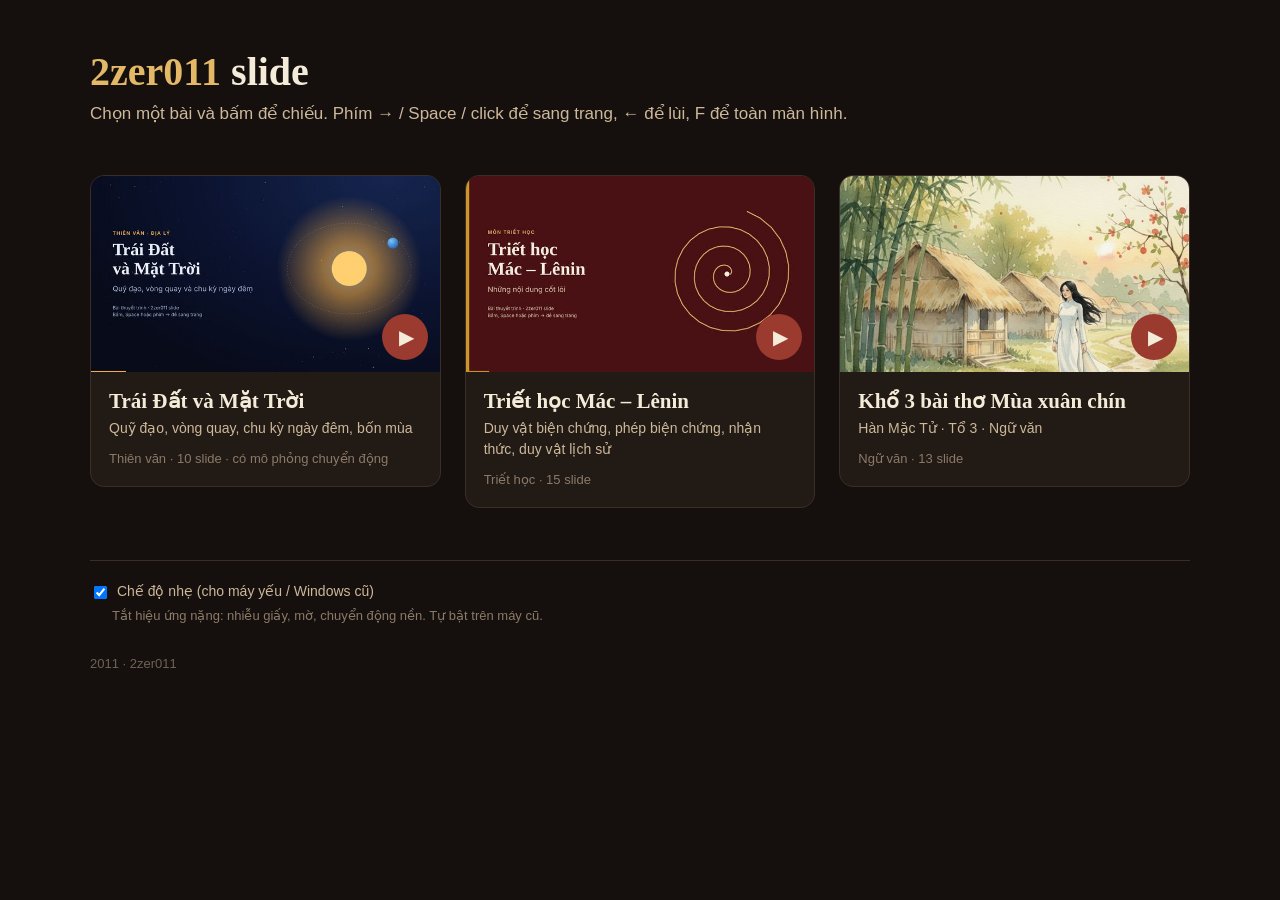
==== index.html @ f416e064 "Upload presentation project" ====
<!doctype html>
<html lang="vi">
<head>
<meta charset="utf-8">
<meta http-equiv="X-UA-Compatible" content="IE=edge">
<meta name="viewport" content="width=device-width,initial-scale=1">
<title>2zer011 slide</title>
<link rel="icon" href="data:image/svg+xml,%3Csvg xmlns='http://www.w3.org/2000/svg' viewBox='0 0 64 64'%3E%3Crect width='64' height='64' rx='12' fill='%239B3A2E'/%3E%3Cpath d='M24 18l22 14-22 14z' fill='%23F4EBD9'/%3E%3C/svg%3E">
<style>
/* ES5/CSS2-3 an toàn: không dùng CSS variables, grid, gap, inset -> chạy được trên trình duyệt cũ (Win 7) */
*{-webkit-box-sizing:border-box;-moz-box-sizing:border-box;box-sizing:border-box}
html,body{margin:0;padding:0;height:100%}
body{background:#15100d;color:#F4EBD9;font-family:"Segoe UI",Tahoma,Arial,sans-serif;line-height:1.5}
a{color:inherit}
#home{min-height:100%;padding:48px 24px 64px}
.wrap{max-width:1100px;margin:0 auto}
header h1{margin:0 0 6px;font:700 40px "Times New Roman",Times,serif;color:#F4EBD9}
header p{margin:0 0 36px;color:#CDB89A;font-size:17px}
header b{color:#E3B866}
#warn{display:none;background:#9B3A2E;color:#fff;padding:12px 18px;border-radius:8px;margin-bottom:24px;font-size:15px}
#list{margin:0 -12px;font-size:0}
.card{display:inline-block;vertical-align:top;width:33.3333%;min-width:280px;padding:12px;font-size:16px;text-align:left}
@media (max-width:900px){.card{width:50%}}
@media (max-width:620px){.card{width:100%}}
.card button{display:block;width:100%;padding:0;margin:0;border:1px solid #3a2e26;border-radius:14px;background:#221a15;color:inherit;font:inherit;text-align:left;cursor:pointer;overflow:hidden;-webkit-transition:border-color .2s,-webkit-transform .2s;transition:border-color .2s,transform .2s}
.card button:hover,.card button:focus{border-color:#E3B866;outline:0;-webkit-transform:translateY(-3px);transform:translateY(-3px)}
.thumb{position:relative;height:0;padding-bottom:56.25%;background:#2B2320 center/cover no-repeat}
.thumb i{position:absolute;right:12px;bottom:12px;width:46px;height:46px;border-radius:50%;background:#9B3A2E;color:#F4EBD9;font-style:normal;font-size:20px;line-height:46px;text-align:center;padding-left:3px}
.info{padding:16px 18px 18px}
.info h2{margin:0 0 4px;font:700 21px/1.25 "Times New Roman",Times,serif}
.info p{margin:0;color:#CDB89A;font-size:14px}
.info small{display:block;margin-top:10px;color:#8c7a68;font-size:13px}
.opt{margin-top:40px;padding-top:20px;border-top:1px solid #3a2e26;font-size:14px;color:#CDB89A}
.opt label{cursor:pointer}
.opt input{vertical-align:middle;margin-right:6px}
.opt span{display:block;color:#8c7a68;font-size:13px;margin:4px 0 0 22px}
footer{margin-top:28px;font-size:13px;color:#6E6157}

/* Player */
#player{display:none;position:fixed;left:0;top:0;right:0;bottom:0;background:#15100d;z-index:10}
#bar{position:absolute;left:0;top:0;right:0;height:42px;background:#0e0a08;border-bottom:1px solid #3a2e26;padding:6px 10px;white-space:nowrap;overflow:hidden}
#bar button{height:30px;margin-right:8px;padding:0 14px;border:1px solid #4a3c31;border-radius:6px;background:#221a15;color:#F4EBD9;font:14px "Segoe UI",Tahoma,Arial,sans-serif;cursor:pointer}
#bar button:hover{border-color:#E3B866}
#ptitle{display:inline-block;vertical-align:top;line-height:30px;color:#CDB89A;font-size:14px;margin-left:6px}
#frame{position:absolute;left:0;top:42px;right:0;bottom:0;width:100%;height:-webkit-calc(100% - 42px);height:calc(100% - 42px);border:0;background:#15100d}
#player.fs #bar{display:none}
#player.fs #frame{top:0;height:100%}
#loading{position:absolute;left:0;top:42px;right:0;bottom:0;text-align:center;padding-top:20%;color:#CDB89A;pointer-events:none}
#player.fs #loading{top:0}
</style>
</head>
<body>

<div id="home">
  <div class="wrap">
    <div id="warn">Trình duyệt này quá cũ nên có thể không chiếu mượt. Hãy dùng Chrome 109 (bản cuối cho Windows 7) hoặc Firefox ESR 115.</div>
    <header>
      <h1><b>2zer011</b> slide</h1>
      <p>Chọn một bài và bấm để chiếu. Phím → / Space / click để sang trang, ← để lùi, F để toàn màn hình.</p>
    </header>
    <div id="list"></div>
    <div class="opt">
      <label><input type="checkbox" id="lite"> Chế độ nhẹ (cho máy yếu / Windows cũ)</label>
      <span>Tắt hiệu ứng nặng: nhiễu giấy, mờ, chuyển động nền. Tự bật trên máy cũ.</span>
    </div>
    <footer>2011 · 2zer011</footer>
  </div>
</div>

<div id="player">
  <div id="bar">
    <button id="bBack" type="button">&#8592; Thư viện</button>
    <button id="bFull" type="button">Toàn màn hình</button>
    <button id="bLite" type="button">Chế độ nhẹ: tắt</button>
    <button id="bTab" type="button">Mở tab riêng</button>
    <span id="ptitle"></span>
  </div>
  <div id="loading">Đang tải bài…</div>
  <iframe id="frame" title="Bài thuyết trình" allowfullscreen webkitallowfullscreen mozallowfullscreen></iframe>
</div>

<script>
/* ===== DANH SÁCH BÀI =====
   Thêm bài mới: bỏ file .html vào thư mục decks/ rồi thêm 1 dòng vào đây. */
var DECKS = [
  {
    title: 'Trái Đất và Mặt Trời',
    sub: 'Quỹ đạo, vòng quay, chu kỳ ngày đêm, bốn mùa',
    meta: 'Thiên văn · 10 slide · có mô phỏng chuyển động',
    file: 'decks/trai-dat-mat-troi.html',
    thumb: 'thumbs/trai-dat-mat-troi.jpg'
  },
  {
    title: 'Triết học Mác – Lênin',
    sub: 'Duy vật biện chứng, phép biện chứng, nhận thức, duy vật lịch sử',
    meta: 'Triết học · 15 slide',
    file: 'decks/triet-hoc-mac-lenin.html',
    thumb: 'thumbs/triet-hoc-mac-lenin.jpg'
  },
  {
    title: 'Khổ 3 bài thơ Mùa xuân chín',
    sub: 'Hàn Mặc Tử · Tổ 3 · Ngữ văn',
    meta: 'Ngữ văn · 13 slide',
    file: 'decks/mua-xuan-chin-to3.html',
    thumb: 'thumbs/mua-xuan-chin-to3.jpg'
  }
];

/* ===== CODE (ES5, không dùng tính năng mới) ===== */
(function () {
  var d = document;
  function $(id) { return d.getElementById(id); }
  var list = $('list'), player = $('player'), frame = $('frame'), loading = $('loading');
  var liteBox = $('lite'), bLite = $('bLite'), bTab = $('bTab'), bFull = $('bFull'), bBack = $('bBack'), ptitle = $('ptitle');
  var lite = false, current = null;

  function store(k, v) { try { if (v === undefined) return localStorage.getItem(k); localStorage.setItem(k, v); } catch (e) {} return null; }

  // Cảnh báo trình duyệt quá cũ (thiếu transform)
  var st = d.documentElement.style;
  if (!('transform' in st || 'webkitTransform' in st || 'msTransform' in st || 'MozTransform' in st)) $('warn').style.display = 'block';

  // Tự bật chế độ nhẹ trên máy cũ / yếu nếu người dùng chưa chọn
  function looksWeak() {
    var ua = navigator.userAgent || '';
    if (/Windows NT (5|6\.0|6\.1)/.test(ua)) return true;            // XP/Vista/7
    if (navigator.hardwareConcurrency && navigator.hardwareConcurrency <= 2) return true;
    if (navigator.deviceMemory && navigator.deviceMemory <= 2) return true;
    return false;
  }
  var saved = store('lite');
  lite = saved === null ? looksWeak() : saved === '1';

  function renderLite() {
    liteBox.checked = lite;
    bLite.innerHTML = 'Chế độ nhẹ: ' + (lite ? 'bật' : 'tắt');
  }
  function setLite(v) { lite = v; store('lite', v ? '1' : '0'); renderLite(); if (current) applyLite(); }
  liteBox.onclick = function () { setLite(liteBox.checked); };
  bLite.onclick = function () { setLite(!lite); };
  renderLite();

  // CSS tắt hiệu ứng nặng, chèn vào bài đang chiếu (cùng origin)
  var LITE_CSS =
    '*{-webkit-filter:none!important;filter:none!important;mix-blend-mode:normal!important;-webkit-animation:none!important;animation:none!important;text-shadow:none!important}' +
    '#stage::after,#sun{display:none!important}' +
    '.slide,.s,.b{-webkit-transition-duration:.25s!important;transition-duration:.25s!important}' +
    '.s,.b{-webkit-transform:none!important;transform:none!important}';
  function applyLite() {
    try {
      var doc = frame.contentDocument; if (!doc) return;
      var el = doc.getElementById('__lite');
      if (lite && !el) {
        el = doc.createElement('style'); el.id = '__lite'; el.type = 'text/css';
        if (el.styleSheet) el.styleSheet.cssText = LITE_CSS; else el.appendChild(doc.createTextNode(LITE_CSS));
        (doc.head || doc.documentElement).appendChild(el);
      } else if (!lite && el) { el.parentNode.removeChild(el); }
    } catch (e) { /* khác origin (file://): bỏ qua */ }
  }

  // Thẻ bài
  function esc(s) { return String(s).replace(/&/g, '&amp;').replace(/</g, '&lt;').replace(/"/g, '&quot;'); }
  var html = '';
  for (var i = 0; i < DECKS.length; i++) {
    var k = DECKS[i];
    html += '<div class="card"><button type="button" data-i="' + i + '">' +
      '<div class="thumb" style="background-image:url(\'' + esc(k.thumb || '') + '\')"><i>&#9654;</i></div>' +
      '<div class="info"><h2>' + esc(k.title) + '</h2><p>' + esc(k.sub || '') + '</p><small>' + esc(k.meta || '') + '</small></div>' +
      '</button></div>';
  }
  list.innerHTML = html;
  list.onclick = function (e) {
    e = e || window.event;
    var t = e.target || e.srcElement;
    while (t && t !== list && !(t.getAttribute && t.getAttribute('data-i') !== null)) t = t.parentNode;
    if (t && t !== list) openDeck(DECKS[+t.getAttribute('data-i')], true);
  };

  // Toàn màn hình (có tiền tố cho trình duyệt cũ)
  function fsEl() { return d.fullscreenElement || d.webkitFullscreenElement || d.mozFullScreenElement || d.msFullscreenElement; }
  function enterFs() {
    var e = player;
    var f = e.requestFullscreen || e.webkitRequestFullscreen || e.mozRequestFullScreen || e.msRequestFullscreen;
    if (f) { try { var r = f.call(e); if (r && r['catch']) r['catch'](function () {}); } catch (x) {} }
  }
  function exitFs() {
    var f = d.exitFullscreen || d.webkitExitFullscreen || d.mozCancelFullScreen || d.msExitFullscreen;
    if (f && fsEl()) { try { f.call(d); } catch (x) {} }
  }
  function syncFs() {
    var on = !!fsEl();
    player.className = on ? 'fs' : '';
    bFull.innerHTML = on ? 'Thoát toàn màn hình' : 'Toàn màn hình';
    try { frame.contentWindow.focus(); } catch (e) {}
  }
  var evs = ['fullscreenchange', 'webkitfullscreenchange', 'mozfullscreenchange', 'MSFullscreenChange'];
  for (var j = 0; j < evs.length; j++) d.addEventListener(evs[j], syncFs, false);
  bFull.onclick = function () { fsEl() ? exitFs() : enterFs(); };

  // Mở / đóng bài
  function openDeck(deck, full) {
    current = deck;
    ptitle.innerHTML = esc(deck.title);
    loading.style.display = 'block';
    player.style.display = 'block';
    d.body.style.overflow = 'hidden';
    if (full) enterFs();                      // phải gọi ngay trong sự kiện click
    frame.onload = function () {
      loading.style.display = 'none';
      applyLite();
      try {                                   // bỏ qua màn "Bắt đầu" của bài, vào thẳng slide 1
        var b = frame.contentDocument.getElementById('bn');
        if (b) b.click();
      } catch (e) { /* file:// -> người dùng tự bấm nút Bắt đầu */ }
      try { frame.contentWindow.focus(); } catch (e) {}
    };
    frame.src = deck.file;
  }
  function closeDeck() {
    exitFs();
    frame.onload = null;
    frame.src = 'about:blank';
    player.style.display = 'none';
    player.className = '';
    d.body.style.overflow = '';
    current = null;
  }
  bBack.onclick = closeDeck;
  bTab.onclick = function () { if (current) { var f = current.file; closeDeck(); window.open(f, '_blank'); } };
  d.onkeydown = function (e) {
    e = e || window.event;
    if ((e.keyCode === 27) && current && !fsEl()) closeDeck();
  };

  // Mở thẳng một bài qua #tên-file (vd index.html#mua-xuan-chin-to3) để chia sẻ link
  var h = (location.hash || '').replace('#', '');
  if (h) for (var n = 0; n < DECKS.length; n++) if (DECKS[n].file.indexOf('/' + h + '.html') > -1) openDeck(DECKS[n], false);
})();
</script>
</body>
</html>
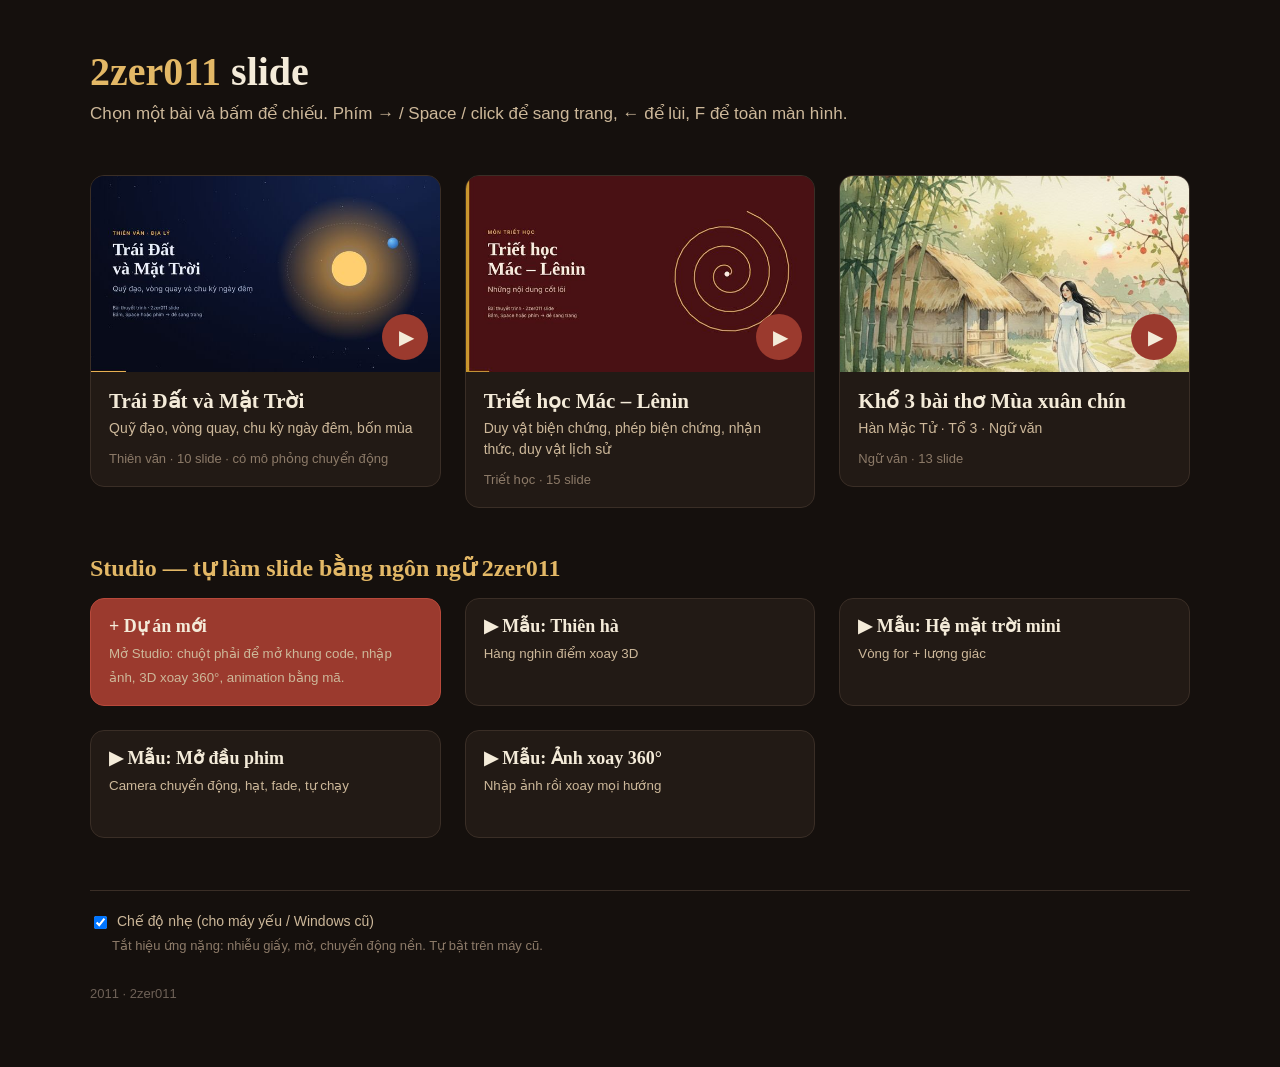
==== commit 3d5c93de: "Update project" ====
--- a/index.html
+++ b/index.html
@@ -47,6 +47,13 @@
 #player.fs #frame{top:0;height:100%}
 #loading{position:absolute;left:0;top:42px;right:0;bottom:0;text-align:center;padding-top:20%;color:#CDB89A;pointer-events:none}
 #player.fs #loading{top:0}
+.sh{margin:34px 0 4px;font:700 24px "Times New Roman",Times,serif;color:#E3B866}
+.sc a{display:block;text-decoration:none;border:1px solid #3a2e26;border-radius:14px;background:#221a15;padding:16px 18px;color:inherit;min-height:92px}
+.sc a:hover{border-color:#E3B866}
+.sc h3{margin:0 0 4px;font:700 18px "Times New Roman",Times,serif}
+.sc small{color:#CDB89A}
+.sc.new a{background:#9B3A2E;border-color:#b8493b}
+.sc .ed{display:inline-block;margin-top:6px;margin-right:12px;color:#E3B866;font-size:13px}
 </style>
 </head>
 <body>
@@ -59,6 +66,8 @@
       <p>Chọn một bài và bấm để chiếu. Phím → / Space / click để sang trang, ← để lùi, F để toàn màn hình.</p>
     </header>
     <div id="list"></div>
+    <h2 class="sh">Studio &mdash; tự làm slide bằng ngôn ngữ 2zer011</h2>
+    <div id="studio"></div>
     <div class="opt">
       <label><input type="checkbox" id="lite"> Chế độ nhẹ (cho máy yếu / Windows cũ)</label>
       <span>Tắt hiệu ứng nặng: nhiễu giấy, mờ, chuyển động nền. Tự bật trên máy cũ.</span>
@@ -176,6 +185,18 @@
     if (t && t !== list) openDeck(DECKS[+t.getAttribute('data-i')], true);
   };
 
+  // Studio: dự án của người dùng + mẫu
+  (function () {
+    var box = d.getElementById('studio'), h = '', db = null, k, ps = [], i, p;
+    try { db = JSON.parse(localStorage.getItem('zer.v1') || 'null'); } catch (e) { db = null; }
+    h += '<div class="card sc new"><a href="studio.html#edit=new"><h3>+ Dự án mới</h3><small>Mở Studio: chuột phải để mở khung code, nhập ảnh, 3D xoay 360&deg;, animation bằng mã.</small></a></div>';
+    if (db && db.projects) { for (k in db.projects) if (db.projects.hasOwnProperty(k)) ps.push(db.projects[k]); ps.sort(function (a, b) { return (b.updated || 0) - (a.updated || 0); }); }
+    for (i = 0; i < ps.length; i++) { p = ps[i]; h += '<div class="card sc"><a href="studio.html#play=' + encodeURIComponent(p.id) + '"><h3>&#9654; ' + esc(p.name) + '</h3><small>Dự án của bạn</small><br><span class="ed" onclick="location.href=\'studio.html#edit=' + encodeURIComponent(p.id) + '\';return false;">Sửa mã</span></a></div>'; }
+    var smp = [['galaxy', 'Thiên hà', 'Hàng nghìn điểm xoay 3D'], ['solar', 'Hệ mặt trời mini', 'Vòng for + lượng giác'], ['film', 'Mở đầu phim', 'Camera chuyển động, hạt, fade, tự chạy'], ['image360', 'Ảnh xoay 360°', 'Nhập ảnh rồi xoay mọi hướng']];
+    for (i = 0; i < smp.length; i++) h += '<div class="card sc"><a href="studio.html#play=sample:' + smp[i][0] + '"><h3>&#9654; Mẫu: ' + smp[i][1] + '</h3><small>' + smp[i][2] + '</small><br><span class="ed" onclick="location.href=\'studio.html#edit=new\';return false;"></span></a></div>';
+    box.innerHTML = '<div id="slist2" style="margin:0 -12px;font-size:0">' + h + '</div>';
+  })();
+
   // Toàn màn hình (có tiền tố cho trình duyệt cũ)
   function fsEl() { return d.fullscreenElement || d.webkitFullscreenElement || d.mozFullScreenElement || d.msFullscreenElement; }
   function enterFs() {
